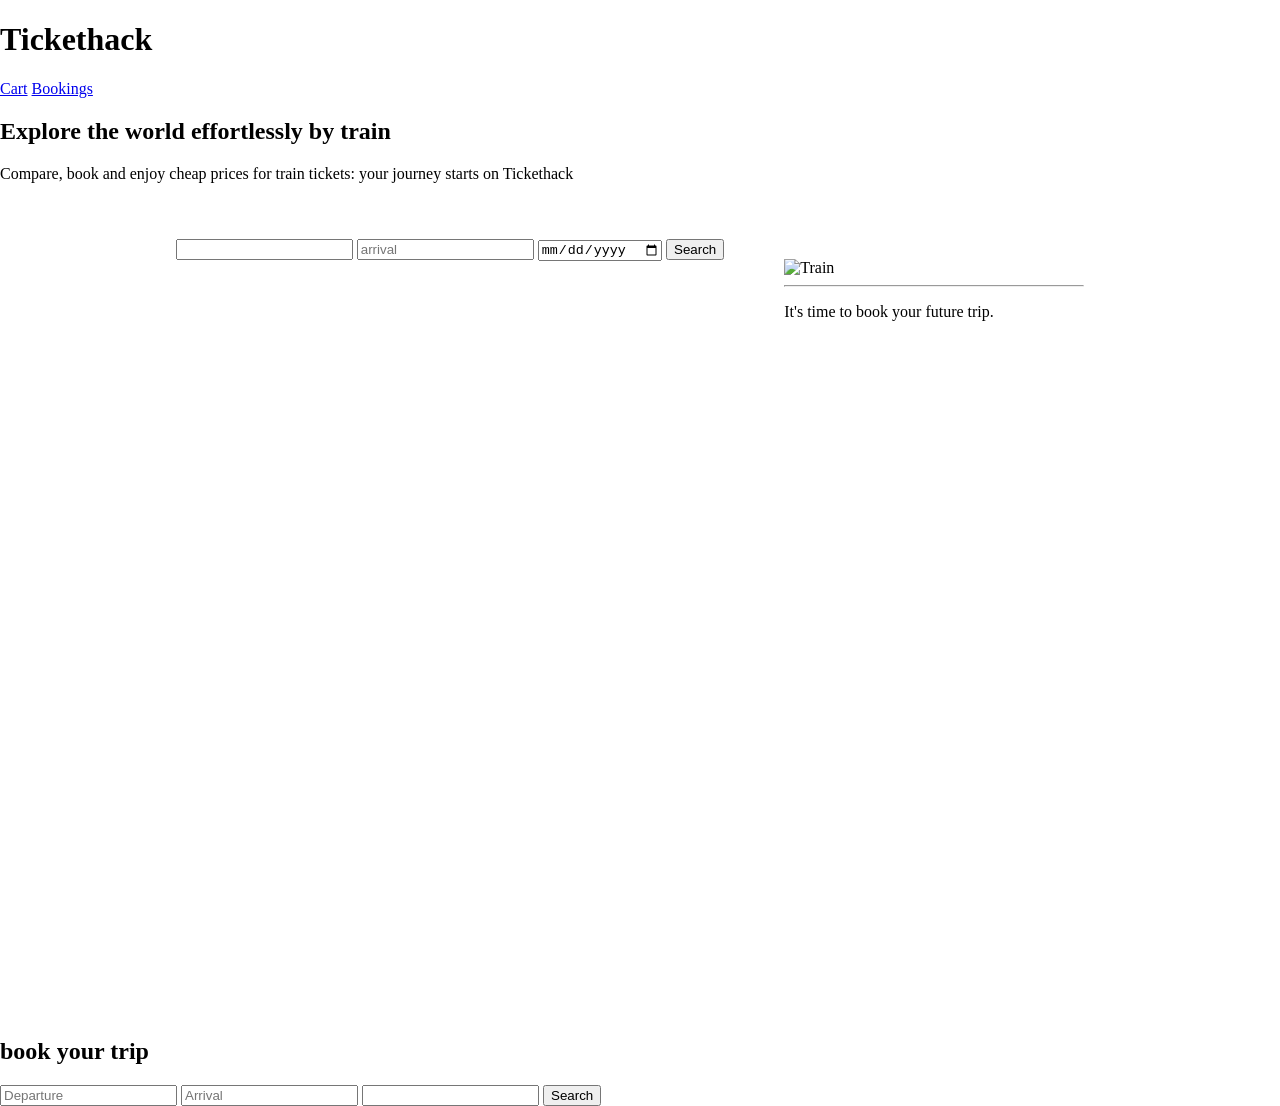
==== index.html @ c63b0a85 "premiere image" ====
<!DOCTYPE html>
<html 

 lang="en">
<head>
    <meta charset="UTF-8">
    <meta name="viewport" content="width=device-width, initial-scale=1.0">
    <title>Tickethack</title>
    <link rel = 'stylesheet' href="style.css">

</head>
<body>
    <header>
      <h1>Tickethack</h1>  
    
    <nav>
        <a href="cart.html">Cart</a>
        <a href="'bookings.html">Bookings</a>
    </nav>
</header>

<main>
<h2> Explore the world effortlessly by train</h2>
<p>Compare, book and enjoy cheap prices for train tickets: your journey starts on Tickethack</p>

<div class="container">
    <div class=" cities">
        <input type="text" id="daparture" placeolder="departure">
        <input type="text" id="arrival" placeholder="arrival">

        <input type="date" id="date">
        <button id="search">Search</button>
    </div>

    <div class="results-container" id="results">
        <img src="image/train.png" alt=" Train" class=" train-icon">
        <hr>
        <p>It's time to book your future trip.</p>
    </div>

</main>
 <script src="index.js"></script>


</body>
    <h2>book your trip</h2>

    <input type="text" id="departure"  placeHolder="Departure">
    <input type="text" id="arrival" placeHolder="Arrival">
    <input type="text" id="date">

   <button id="search" >Search</button>

   <div id="results"></div>

   <script src="index.js"></script>
</body>
</html>
---- style.css ----
body {
  margin: 0;
}

main {
  background-image: url("background.png");
  background-size: cover;
  background-position: center;
  min-height: 100vh;
}

.container {
  display: flex;
  justify-content: center;
  gap: 40px;
  padding: 40px;
}

.results-container {
  background-color: white;
  width: 300px;
  padding: 20px;
  border-radius: 10px;
}
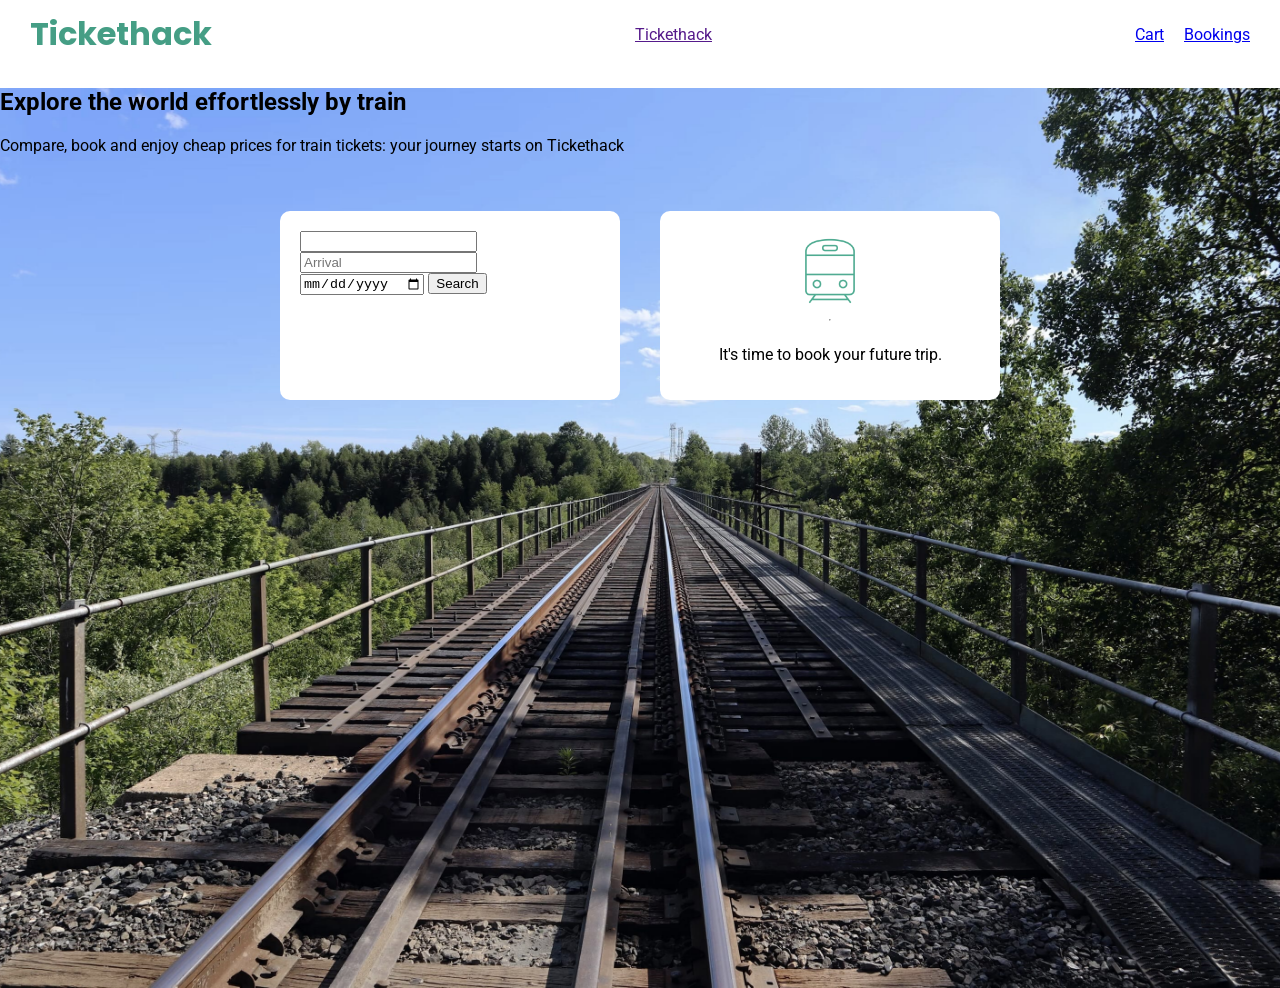
==== commit 92b4eed9: "premiere page" ====
--- a/index.html
+++ b/index.html
@@ -8,11 +8,16 @@
     <meta name="viewport" content="width=device-width, initial-scale=1.0">
     <title>Tickethack</title>
     <link rel = 'stylesheet' href="style.css">
+    <link rel="preconnect"href="https://fonts.googleapis.com">
+    <link rel="preconnect" href="https://fonts.gstatic.com">
+    <link href="https://fonts.googleapis.com/css2?family=Poppins:wght@400;600;700&family=Roboto:wght@400;500;700&display=swap" rel="stylesheet">
+
 
 </head>
 <body>
     <header>
       <h1>Tickethack</h1>  
+      <a class="logo" href="">Tickethack</a>
     
     <nav>
         <a href="cart.html">Cart</a>
@@ -25,35 +30,23 @@
 <p>Compare, book and enjoy cheap prices for train tickets: your journey starts on Tickethack</p>
 
 <div class="container">
-    <div class=" cities">
-        <input type="text" id="daparture" placeolder="departure">
-        <input type="text" id="arrival" placeholder="arrival">
+    <div class="search-container">
+        <input type="text" id="departure" placeolder="Departure">
+        <input type="text" id="arrival" placeholder="Arrival">
 
         <input type="date" id="date">
         <button id="search">Search</button>
     </div>
 
     <div class="results-container" id="results">
-        <img src="image/train.png" alt=" Train" class=" train-icon">
+        <img src="images/train.png" alt=" Train" class=" train-icon">
         <hr>
         <p>It's time to book your future trip.</p>
     </div>
 
 </main>
  <script src="index.js"></script>
+</body>
 
 
-</body>
-    <h2>book your trip</h2>
-
-    <input type="text" id="departure"  placeHolder="Departure">
-    <input type="text" id="arrival" placeHolder="Arrival">
-    <input type="text" id="date">
-
-   <button id="search" >Search</button>
-
-   <div id="results"></div>
-
-   <script src="index.js"></script>
-</body>
 </html>
--- a/style.css
+++ b/style.css
@@ -1,9 +1,31 @@
 body {
+  margin: 0;
+  font-family: "Roboto", sans-serif;
+}
+header {
+  display: flex;
+  justify-content: space-between;
+  align-items: center;
+  padding: 10px 30px;
+  background-color: white;
+}
+header h1 {
+  font-family: "Poppins", sans-serif;
+  color: #459e85;
   margin: 0;
 }
 
+nav {
+  display: flex;
+  gap: 20px;
+}
+
+nav {
+  text-decoration: none;
+  color: black;
+}
 main {
-  background-image: url("background.png");
+  background-image: url("images/background.jpg");
   background-size: cover;
   background-position: center;
   min-height: 100vh;
@@ -15,6 +37,12 @@
   gap: 40px;
   padding: 40px;
 }
+.search-container {
+  background-color: white;
+  width: 300px;
+  padding: 20px;
+  border-radius: 10px;
+}
 
 .results-container {
   background-color: white;
@@ -22,3 +50,15 @@
   padding: 20px;
   border-radius: 10px;
 }
+
+.results-container {
+  display: flex;
+  flex-direction: column;
+  align-items: center;
+  justify-content: center;
+  text-align: center;
+}
+
+.train-icon {
+  width: 80px;
+}
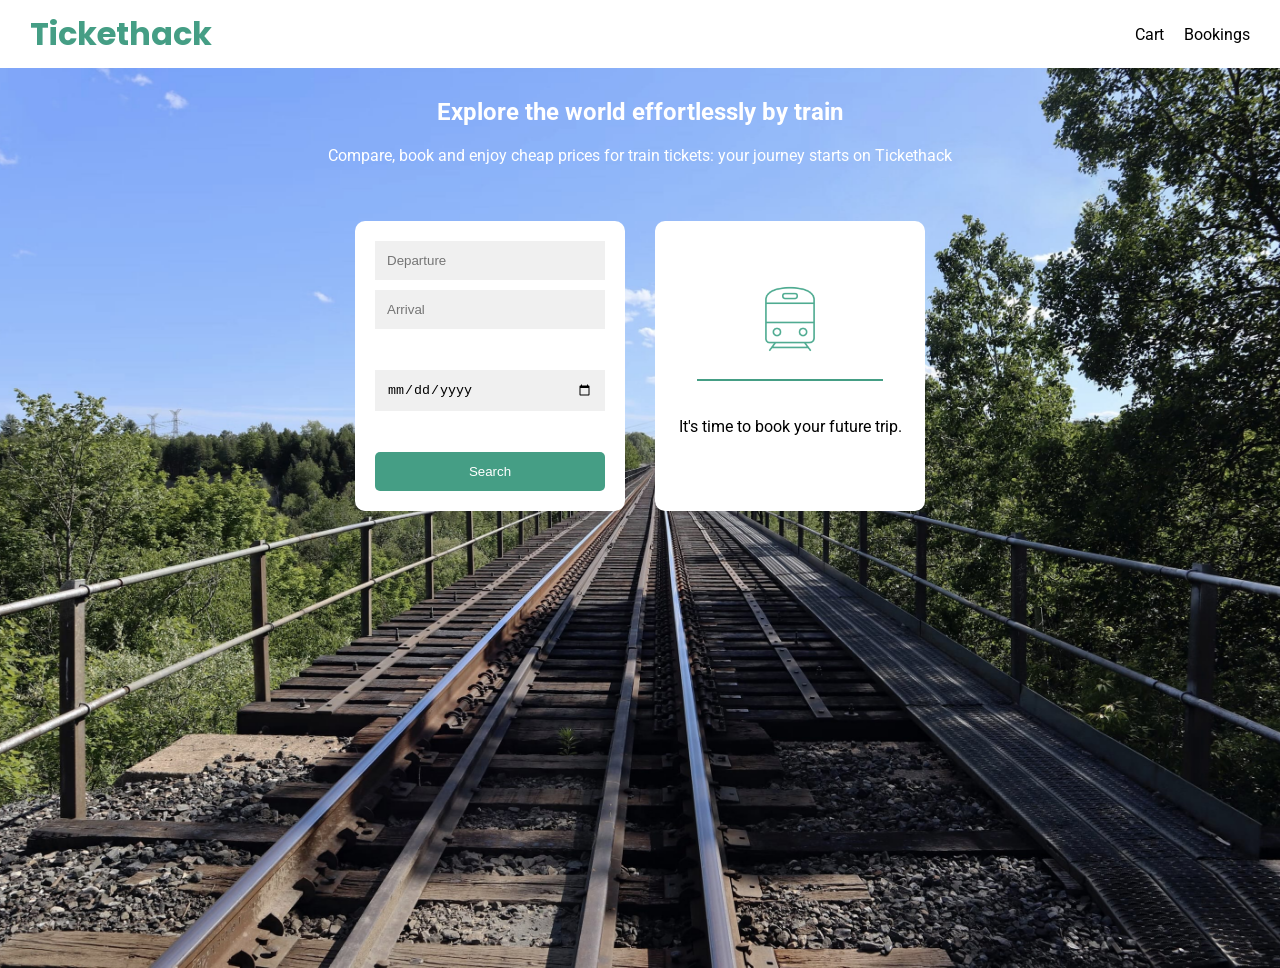
==== commit 563ffd9f: "premiere page" ====
--- a/index.html
+++ b/index.html
@@ -1,52 +1,52 @@
+<!doctype html>
+<html lang="en">
+  <head>
+    <meta charset="UTF-8" />
+    <meta name="viewport" content="width=device-width, initial-scale=1.0" />
+    <title>Tickethack</title>
+    <link rel="stylesheet" href="style.css" />
+    <link rel="preconnect" href="https://fonts.googleapis.com" />
+    <link rel="preconnect" href="https://fonts.gstatic.com" />
+    <link
+      href="https://fonts.googleapis.com/css2?family=Poppins:wght@400;600;700&family=Roboto:wght@400;500;700&display=swap"
+      rel="stylesheet"
+    />
+  </head>
+  <body>
+    <header>
+      <h1>Tickethack</h1>
 
-<!DOCTYPE html>
-<html 
-
- lang="en">
-<head>
-    <meta charset="UTF-8">
-    <meta name="viewport" content="width=device-width, initial-scale=1.0">
-    <title>Tickethack</title>
-    <link rel = 'stylesheet' href="style.css">
-    <link rel="preconnect"href="https://fonts.googleapis.com">
-    <link rel="preconnect" href="https://fonts.gstatic.com">
-    <link href="https://fonts.googleapis.com/css2?family=Poppins:wght@400;600;700&family=Roboto:wght@400;500;700&display=swap" rel="stylesheet">
-
-
-</head>
-<body>
-    <header>
-      <h1>Tickethack</h1>  
-      <a class="logo" href="">Tickethack</a>
-    
-    <nav>
+      <nav>
         <a href="cart.html">Cart</a>
         <a href="'bookings.html">Bookings</a>
-    </nav>
-</header>
+      </nav>
+    </header>
 
-<main>
-<h2> Explore the world effortlessly by train</h2>
-<p>Compare, book and enjoy cheap prices for train tickets: your journey starts on Tickethack</p>
+    <main>
+      <h2>Explore the world effortlessly by train</h2>
+      <p>
+        Compare, book and enjoy cheap prices for train tickets: your journey
+        starts on Tickethack
+      </p>
 
-<div class="container">
-    <div class="search-container">
-        <input type="text" id="departure" placeolder="Departure">
-        <input type="text" id="arrival" placeholder="Arrival">
+      <div class="container">
+        <div class="search-container">
+          <div class="cities">
+            <input type="text" id="departure" placeholder="Departure" />
+            <input type="text" id="arrival" placeholder="Arrival" />
+          </div>
 
-        <input type="date" id="date">
-        <button id="search">Search</button>
-    </div>
+          <input type="date" id="date" />
+          <button id="search">Search</button>
+        </div>
 
-    <div class="results-container" id="results">
-        <img src="images/train.png" alt=" Train" class=" train-icon">
-        <hr>
-        <p>It's time to book your future trip.</p>
-    </div>
-
-</main>
- <script src="index.js"></script>
-</body>
-
-
-</html>+        <div class="results-container" id="results">
+          <img src="images/train.png" alt=" Train" class="train-icon" />
+          <hr />
+          <p>It's time to book your future trip.</p>
+        </div>
+      </div>
+    </main>
+    <script src="index.js"></script>
+  </body>
+</html>
--- a/style.css
+++ b/style.css
@@ -20,10 +20,11 @@
   gap: 20px;
 }
 
-nav {
+nav a {
   text-decoration: none;
   color: black;
 }
+
 main {
   background-image: url("images/background.jpg");
   background-size: cover;
@@ -33,20 +34,25 @@
 
 .container {
   display: flex;
+  flex-direction: row;
   justify-content: center;
-  gap: 40px;
+  align-items: center;
+  gap: 30px;
   padding: 40px;
 }
+
 .search-container {
   background-color: white;
-  width: 300px;
+  width: 230px;
   padding: 20px;
   border-radius: 10px;
+  min-height: 250px;
 }
 
 .results-container {
   background-color: white;
-  width: 300px;
+  width: 230px;
+  min-height: 250px;
   padding: 20px;
   border-radius: 10px;
 }
@@ -62,3 +68,48 @@
 .train-icon {
   width: 80px;
 }
+
+main h2 {
+  text-align: center;
+  color: white;
+  margin-top: 0;
+  padding-top: 30px;
+}
+
+main > p {
+  text-align: center;
+  color: white;
+}
+
+.search-container {
+  display: flex;
+  flex-direction: column;
+  justify-content: space-between;
+}
+
+.search-container input {
+  padding: 12px;
+  margin-bottom: 10px;
+  border: none;
+  background-color: #f0f0f0;
+}
+
+#search {
+  padding: 12px;
+  background-color: #459e85;
+  color: white;
+  border: none;
+  border-radius: 5px;
+  cursor: pointer;
+}
+
+.results-container hr {
+  width: 80%;
+  border: 1px solid #459e85;
+  margin: 20px 0;
+}
+
+.cities {
+  display: flex;
+  flex-direction: column;
+}
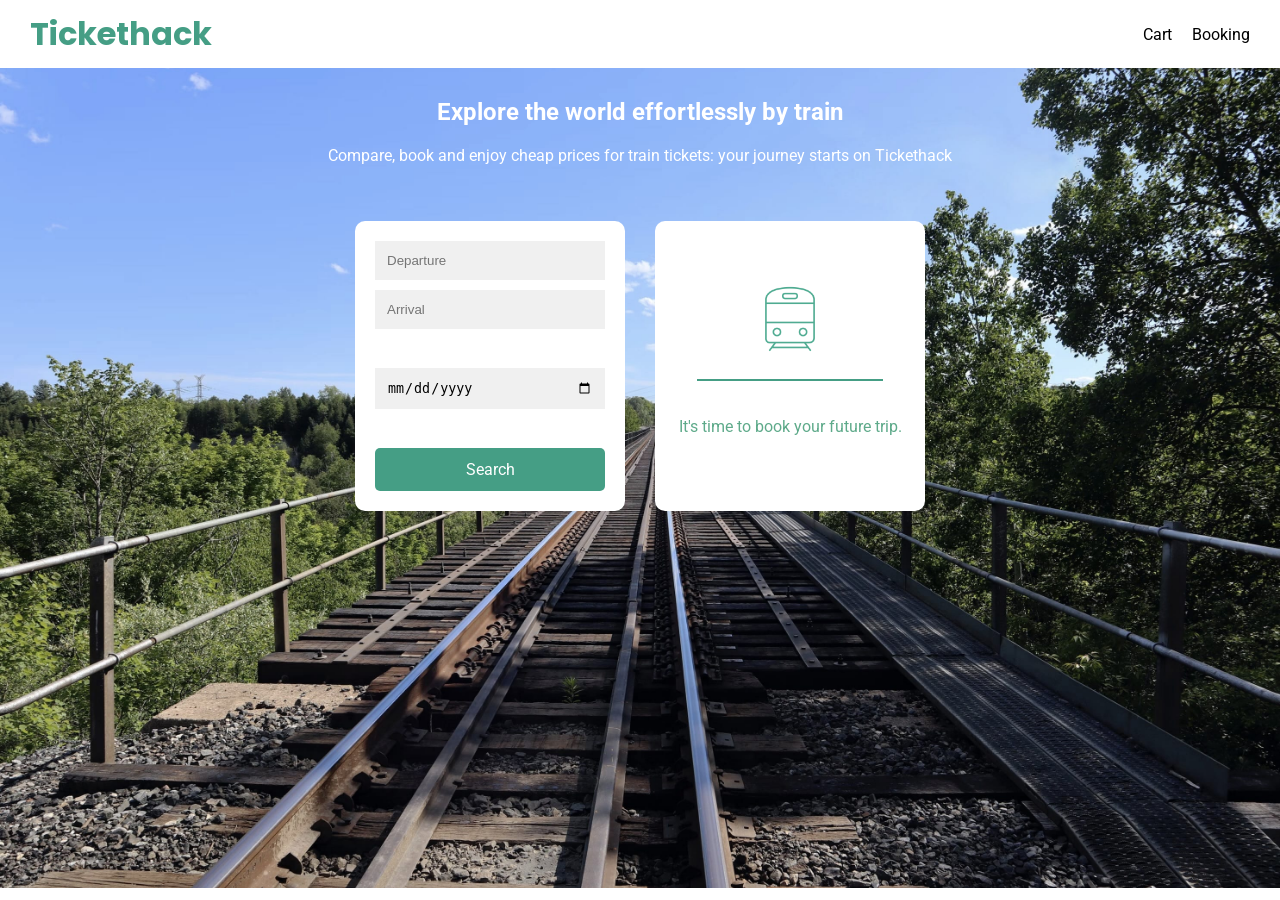
==== commit 592040d4: "validation front html css" ====
--- a/index.html
+++ b/index.html
@@ -14,15 +14,14 @@
   </head>
   <body>
     <header>
-      <h1>Tickethack</h1>
-
+      <a class="logo" href="index.html">Tickethack</a>
       <nav>
-        <a href="cart.html">Cart</a>
-        <a href="'bookings.html">Bookings</a>
+        <a class="link" href="cart.html">Cart</a>
+        <a class="link" href="booking.html">Booking</a>
       </nav>
     </header>
 
-    <main>
+    <main id="mainindex">
       <h2>Explore the world effortlessly by train</h2>
       <p>
         Compare, book and enjoy cheap prices for train tickets: your journey
--- a/style.css
+++ b/style.css
@@ -1,7 +1,28 @@
+/*general*/
+
 body {
   margin: 0;
   font-family: "Roboto", sans-serif;
-}
+  height: 100vh;
+  width: 100vw;
+}
+
+a {
+  color: inherit;
+  text-decoration: none;
+}
+
+button {
+  background: none;
+  border: none;
+  padding: 0;
+  margin: 0;
+  font: inherit;
+  color: inherit;
+}
+
+/*header*/
+
 header {
   display: flex;
   justify-content: space-between;
@@ -9,8 +30,11 @@
   padding: 10px 30px;
   background-color: white;
 }
-header h1 {
+
+.logo {
   font-family: "Poppins", sans-serif;
+  font-weight: bold;
+  font-size: 2rem;
   color: #459e85;
   margin: 0;
 }
@@ -23,13 +47,33 @@
 nav a {
   text-decoration: none;
   color: black;
-}
+  cursor: pointer;
+  transition: color 0.3s ease;
+}
+
+nav a:hover {
+  color: #5eaa8a;
+}
+
+/*main*/
 
 main {
+  min-height: calc(100vh - 80px);
+}
+
+#mainindex {
   background-image: url("images/background.jpg");
   background-size: cover;
   background-position: center;
-  min-height: 100vh;
+}
+
+.mainannexes {
+  display: flex;
+  flex-direction: column;
+  align-items: center;
+  background-color: #d2e0eb;
+  gap: 30px;
+  padding: 40px 40px;
 }
 
 .container {
@@ -39,6 +83,17 @@
   align-items: center;
   gap: 30px;
   padding: 40px;
+}
+
+.main-container {
+  box-sizing: border-box;
+  width: 700px;
+  display: flex;
+  flex-direction: column;
+  justify-content: space-between;
+  align-items: center;
+  border-radius: 6px;
+  background-color: #ffffff;
 }
 
 .search-container {
@@ -94,6 +149,10 @@
   background-color: #f0f0f0;
 }
 
+#date {
+  cursor: pointer;
+}
+
 #search {
   padding: 12px;
   background-color: #459e85;
@@ -101,6 +160,11 @@
   border: none;
   border-radius: 5px;
   cursor: pointer;
+  transition: background-color 0.3s ease;
+}
+
+#search:hover {
+  background-color: #5eaa8a;
 }
 
 .results-container hr {
@@ -113,3 +177,86 @@
   display: flex;
   flex-direction: column;
 }
+
+/*texte My cart*/
+
+h1 {
+  box-sizing: border-box;
+  padding: 1rem 0 0 0;
+  font-family: "Poppins", sans-serif;
+  font-weight: 500;
+  font-style: normal;
+  font-size: 1.5rem;
+  color: #459e85;
+}
+
+/*travel-row*/
+
+.travel-row {
+  box-sizing: border-box;
+  padding: 1rem;
+  margin: 1rem 0;
+  width: 90%;
+  display: flex;
+  justify-content: space-between;
+  align-items: center;
+  background-color: rgb(231, 230, 228);
+}
+
+.delete {
+  width: 15px;
+  height: 15px;
+  font-size: 12px;
+  padding: 0.5rem 0.5rem 0.5rem 0.5rem;
+  color: #ffffff;
+  background-color: #459e85;
+  border-radius: 2px;
+  text-align: center;
+  cursor: pointer;
+  transition: background-color 0.3s ease;
+}
+
+.delete:hover {
+  background-color: #5eaa8a;
+}
+
+/*Footer*/
+
+.footer-container {
+  box-sizing: border-box;
+  margin-top: 1rem;
+  width: 100%;
+  display: flex;
+  justify-content: space-between;
+  align-items: center;
+  background-color: rgb(1, 1, 88);
+  padding: 0.5rem 1rem;
+}
+
+.total {
+  color: #ffffff;
+}
+
+.purchase {
+  padding: 0.5rem 1rem;
+  color: #ffffff;
+  background-color: #459e85;
+  border-radius: 4px;
+  text-align: center;
+  cursor: pointer;
+  transition: background-color 0.3s ease;
+}
+
+.purchase:hover {
+  background-color: #5eaa8a;
+}
+
+.separator {
+  width: 150px;
+  border: none;
+  border-top: 1px solid #ccc;
+}
+
+p {
+  color: #5eaa8a;
+}
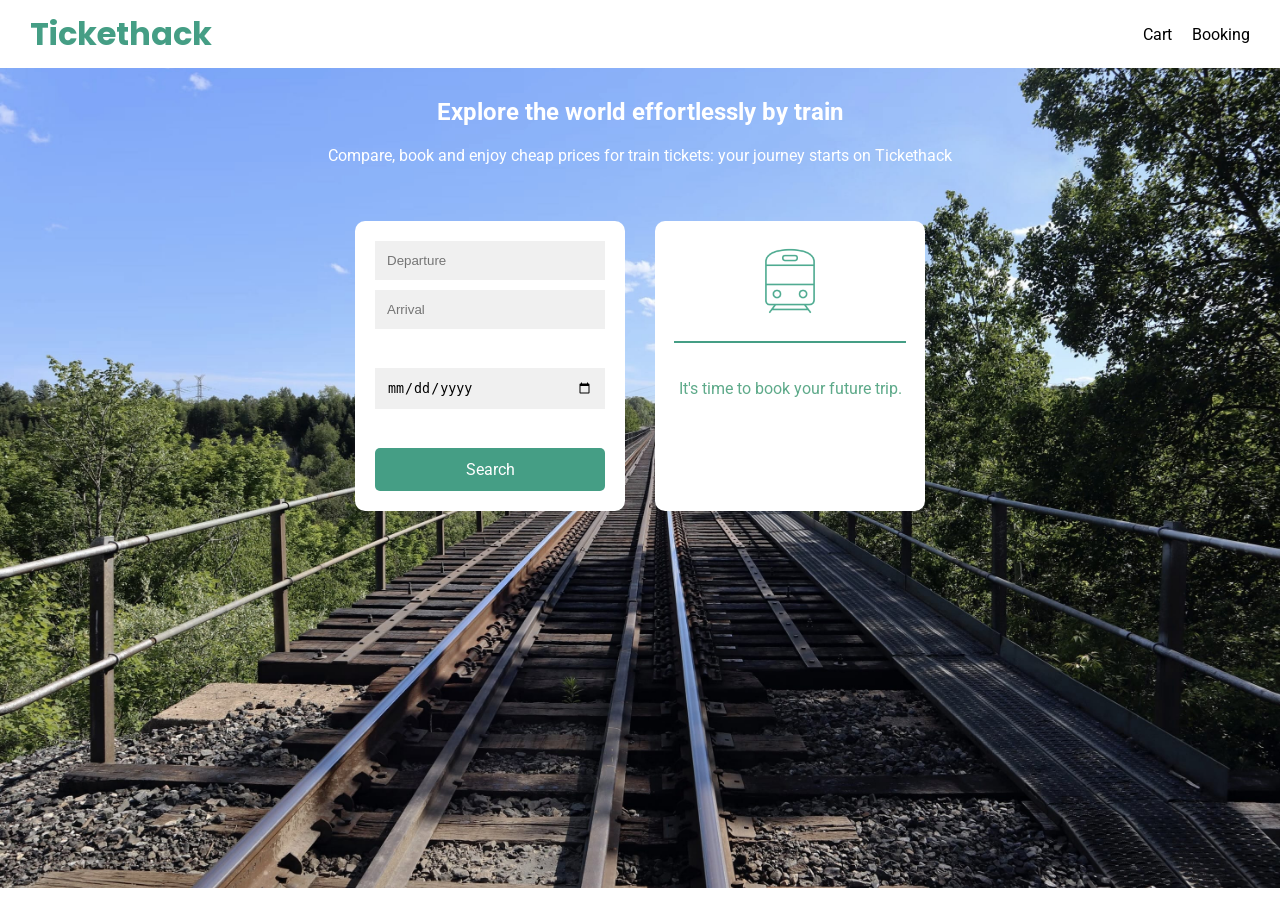
==== commit 9bc22fc5: "initialisation script index ajout des row de recherche" ====
--- a/index.html
+++ b/index.html
@@ -46,6 +46,6 @@
         </div>
       </div>
     </main>
-    <script src="index.js"></script>
+    <script src="script-index.js"></script>
   </body>
 </html>
--- a/style.css
+++ b/style.css
@@ -98,26 +98,27 @@
 
 .search-container {
   background-color: white;
-  width: 230px;
+  width: 270px;
   padding: 20px;
   border-radius: 10px;
-  min-height: 250px;
+  height: 290px;
+  box-sizing: border-box;
 }
 
 .results-container {
+  display: flex;
+  flex-direction: column;
+  align-items: center;
+  justify-content: flex-start;
+  text-align: center;
   background-color: white;
-  width: 230px;
-  min-height: 250px;
+  width: 270px;
+  height: 290px;
+  max-height: 290px;
+  overflow-y: auto;
   padding: 20px;
   border-radius: 10px;
-}
-
-.results-container {
-  display: flex;
-  flex-direction: column;
-  align-items: center;
-  justify-content: center;
-  text-align: center;
+  box-sizing: border-box;
 }
 
 .train-icon {
@@ -168,7 +169,7 @@
 }
 
 .results-container hr {
-  width: 80%;
+  width: 100%;
   border: 1px solid #459e85;
   margin: 20px 0;
 }
@@ -201,17 +202,44 @@
   justify-content: space-between;
   align-items: center;
   background-color: rgb(231, 230, 228);
+  border-radius: 6px;
+}
+
+.search-row {
+  margin: 0.3rem 0;
+  font-size: 0.75rem;
+  box-sizing: border-box;
+  padding: 0.25rem 0.5rem;
+  width: 100%;
+  display: flex;
+  justify-content: space-between;
+  align-items: center;
+  background-color: rgb(231, 230, 228);
+  border-radius: 6px;
+}
+
+.btn {
+  display: flex;
+  justify-content: center;
+  align-items: center;
+  padding: 0.4rem 0.7rem;
+  font-size: 12px;
+  color: #ffffff;
+  background-color: #459e85;
+  border-radius: 6px;
+  cursor: pointer;
+  transition: background-color 0.3s ease;
 }
 
 .delete {
-  width: 15px;
-  height: 15px;
+  display: flex;
+  justify-content: center;
+  align-items: center;
+  padding: 0.4rem 0.7rem;
   font-size: 12px;
-  padding: 0.5rem 0.5rem 0.5rem 0.5rem;
-  color: #ffffff;
-  background-color: #459e85;
-  border-radius: 2px;
-  text-align: center;
+  color: #ffffff;
+  background-color: #459e85;
+  border-radius: 6px;
   cursor: pointer;
   transition: background-color 0.3s ease;
 }
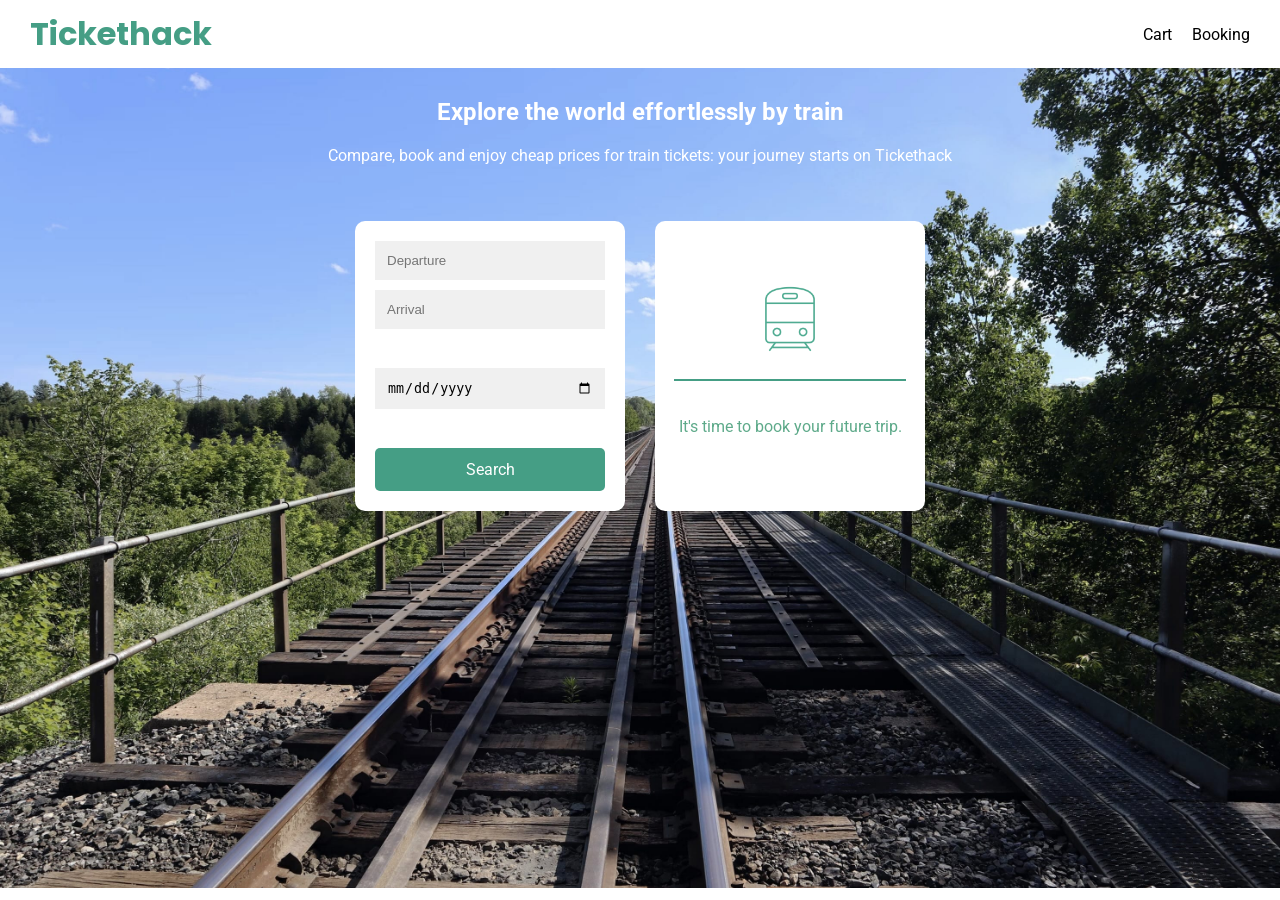
==== commit 3e302713: "afficher les trajets sur index.html finalisé" ====
--- a/index.html
+++ b/index.html
@@ -40,7 +40,7 @@
         </div>
 
         <div class="results-container" id="results">
-          <img src="images/train.png" alt=" Train" class="train-icon" />
+          <img src="images/train.png" alt=" Train" class="icon" />
           <hr />
           <p>It's time to book your future trip.</p>
         </div>
--- a/style.css
+++ b/style.css
@@ -109,7 +109,7 @@
   display: flex;
   flex-direction: column;
   align-items: center;
-  justify-content: flex-start;
+  justify-content: center;
   text-align: center;
   background-color: white;
   width: 270px;
@@ -121,7 +121,7 @@
   box-sizing: border-box;
 }
 
-.train-icon {
+.icon {
   width: 80px;
 }
 
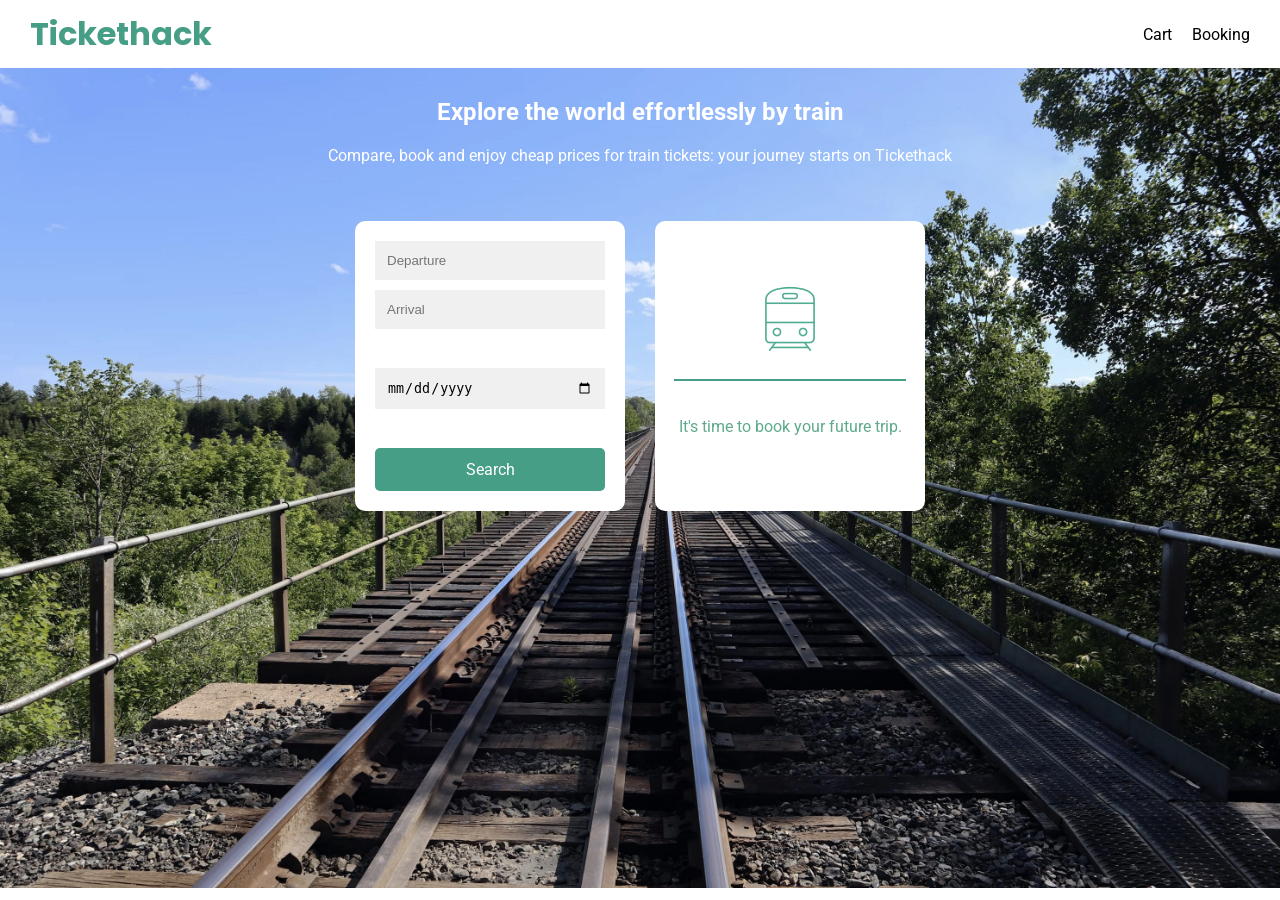
==== commit a291f47e: "finalisation index script" ====
--- a/index.html
+++ b/index.html
@@ -40,9 +40,11 @@
         </div>
 
         <div class="results-container" id="results">
-          <img src="images/train.png" alt=" Train" class="icon" />
-          <hr />
-          <p>It's time to book your future trip.</p>
+          <div class="center-state">
+            <img src="images/train.png" alt=" Train" class="icon" />
+            <hr />
+            <p>It's time to book your future trip.</p>
+          </div>
         </div>
       </div>
     </main>
--- a/style.css
+++ b/style.css
@@ -109,7 +109,7 @@
   display: flex;
   flex-direction: column;
   align-items: center;
-  justify-content: center;
+  justify-content: flex-start;
   text-align: center;
   background-color: white;
   width: 270px;
@@ -121,6 +121,14 @@
   box-sizing: border-box;
 }
 
+.center-state {
+  margin: auto;
+  display: flex;
+  flex-direction: column;
+  align-items: center;
+  width: 100%;
+}
+
 .icon {
   width: 80px;
 }
@@ -193,10 +201,18 @@
 
 /*travel-row*/
 
+#cart-list {
+  width: 100%;
+  display: flex;
+  flex-direction: column;
+  justify-content: center;
+  align-items: center;
+}
+
 .travel-row {
   box-sizing: border-box;
   padding: 1rem;
-  margin: 1rem 0;
+  margin: 0.5rem 0;
   width: 90%;
   display: flex;
   justify-content: space-between;
